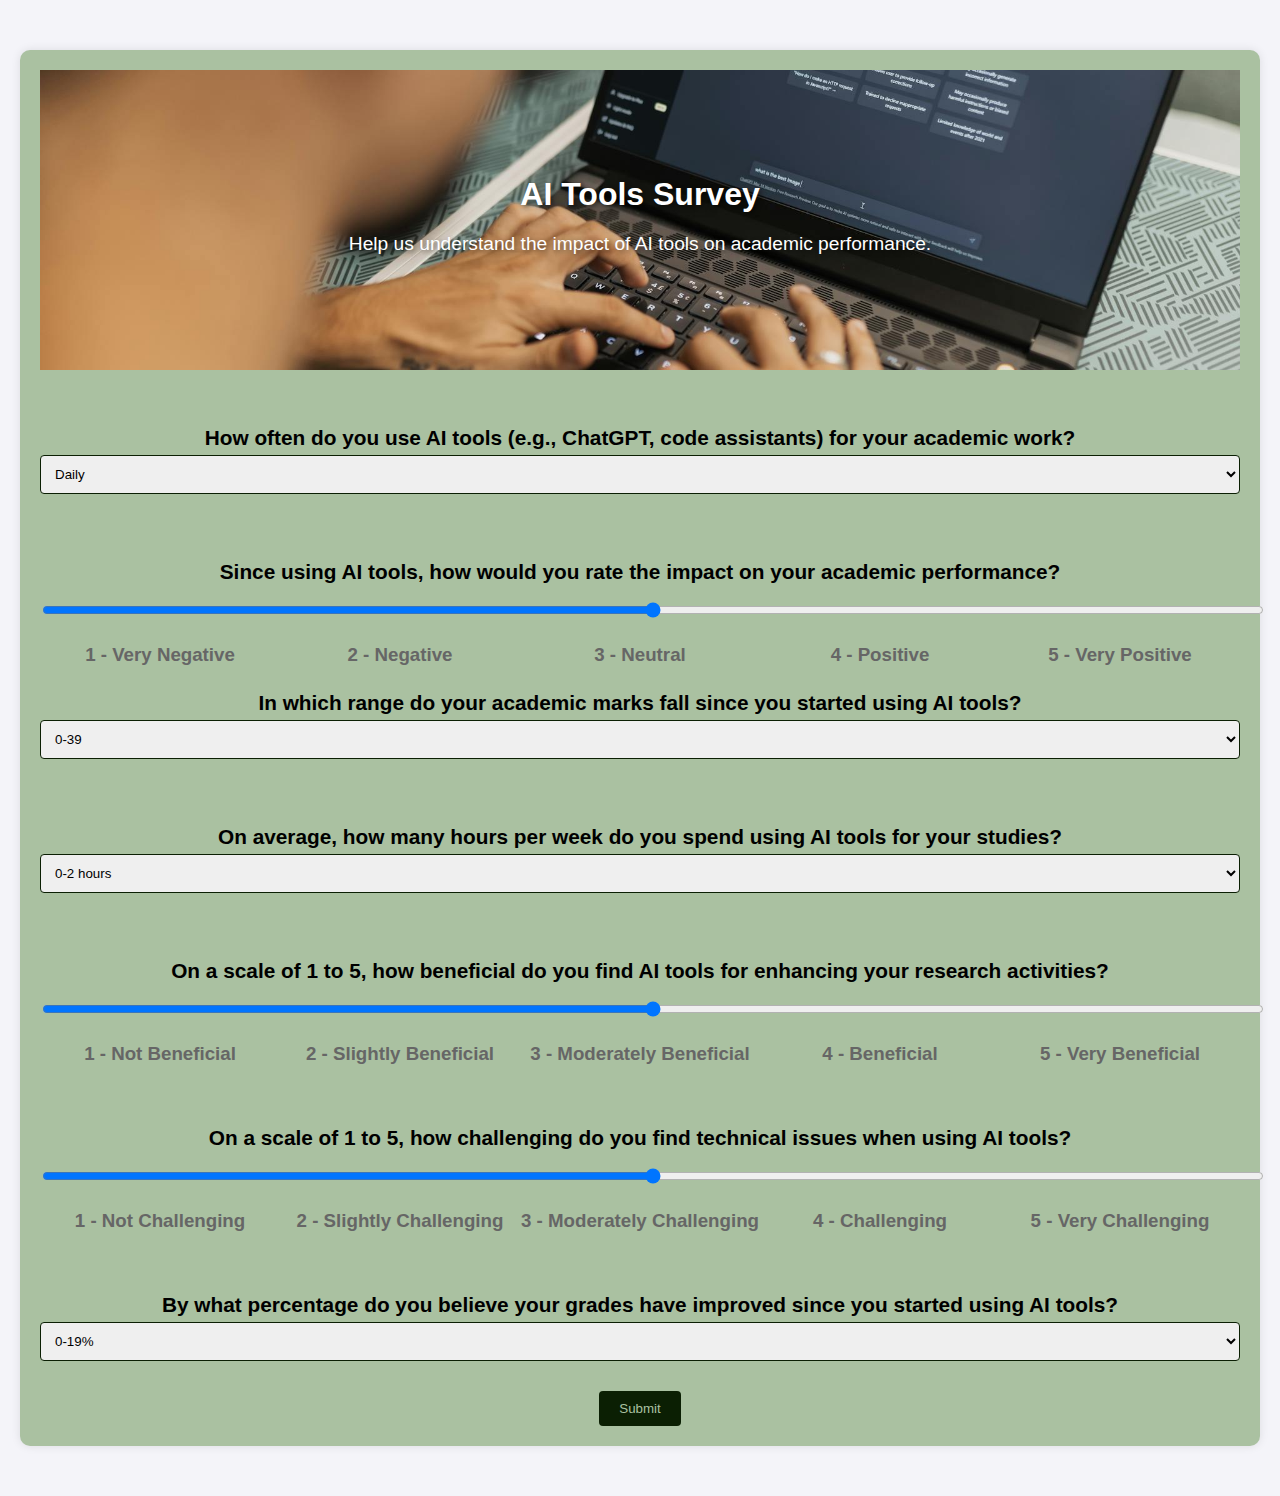
==== survey.html @ 5afd887c "Add files via upload" ====
<!DOCTYPE html>
<html lang="en">
<head>
    <meta charset="UTF-8">
    <meta name="viewport" content="width=device-width, initial-scale=1.0">
	<link rel="shortcut icon" href="favicon.png">
    <title>AI Tools Survey</title>
    <link rel="stylesheet" href="style.css">
</head>
<body>
    <div class="container">
        <header>
            <div class="hero-image">
                <img src="AI1.jpg" alt="Hero Image">
                <div class="hero-text">
                    <h1 class="heado">AI Tools Survey</h1>
                    <p class="heado">Help us understand the impact of AI tools on academic performance.</p>
                </div>
            </div>
        </header>
        
		<br>
        <br>
		
		<form id="surveyForm" name="surveyForm" netlify>
            <div class="question">
                <label for="usage">How often do you use AI tools (e.g., ChatGPT, code assistants) for your academic work?</label>
                <select name="usage" id="usage" required>
                    <option value="Daily">Daily</option>
                    <option value="Weekly">Weekly</option>
                    <option value="Monthly">Monthly</option>
                    <option value="Rarely">Rarely</option>
                    <option value="Never">Never</option>
                </select>
            </div>

            <br>
            <br>
            <div class="question">
                <label for="impact">Since using AI tools, how would you rate the impact on your academic performance?</label>
                <input type="range" name="impact" id="impact" min="1" max="5" required>
                <div class="scale-labels">
                    <label for="impact-1">1 - Very Negative</label>
                    <label for="impact-2">2 - Negative</label>
                    <label for="impact-3">3 - Neutral</label>
                    <label for="impact-4">4 - Positive</label>
                    <label for="impact-5">5 - Very Positive</label>
                </div>
            </div>
            <div class="question">
                <label for="marks_range">In which range do your academic marks fall since you started using AI tools?</label>
                <select name="marks_range" id="marks_range" required>
                    <option value="0-39">0-39</option>
                    <option value="40-59">40-59</option>
                    <option value="60-79">60-79</option>
                    <option value="80-100">80-100</option>
                </select>
            </div>
            <br>
            <br>
            <div class="question">
                <label for="hours_per_week">On average, how many hours per week do you spend using AI tools for your studies?</label>
                <select name="hours_per_week" id="hours_per_week" required>
                    <option value="0-2 hours">0-2 hours</option>
                    <option value="3-5 hours">3-5 hours</option>
                    <option value="6-8 hours">6-8 hours</option>
                    <option value="9-11 hours">9-11 hours</option>
                    <option value="12 or more hours">12 or more hours</option>
                </select>
            </div>
            <br>
            <br>
            <div class="question">
                <label for="benefit">On a scale of 1 to 5, how beneficial do you find AI tools for enhancing your research activities?</label>
                <input type="range" name="benefit" id="benefit" min="1" max="5" required>
                <div class="scale-labels">
                    <label for="benefit-1">1 - Not Beneficial</label>
                    <label for="benefit-2">2 - Slightly Beneficial</label>
                    <label for="benefit-3">3 - Moderately Beneficial</label>
                    <label for="benefit-4">4 - Beneficial</label>
                    <label for="benefit-5">5 - Very Beneficial</label>
                </div>
            </div>
            <br>
            <br>
            <div class="question">
                <label for="challenging">On a scale of 1 to 5, how challenging do you find technical issues when using AI tools?</label>
                <input type="range" name="challenging" id="challenging" min="1" max="5" required>
                <div class="scale-labels">
                    <label for="challenging-1">1 - Not Challenging</label>
                    <label for="challenging-2">2 - Slightly Challenging</label>
                    <label for="challenging-3">3 - Moderately Challenging</label>
                    <label for="challenging-4">4 - Challenging</label>
                    <label for="challenging-5">5 - Very Challenging</label>
                </div>
            </div>
            <br>
            <br>
            <div class="question">
                <label for="grade_improvement">By what percentage do you believe your grades have improved since you started using AI tools?</label>
                <select name="grade_improvement" id="grade_improvement" required>
                    <option value="0-19%">0-19%</option>
                    <option value="20-39%">20-39%</option>
                    <option value="40-59%">40-59%</option>
                    <option value="60-79%">60-79%</option>
                    <option value="80-100%">80-100%</option>
                </select>
            </div>

            <button type="submit">Submit</button>
        </form>
    </div>

    <script src="script.js"></script>
</body>
</html>
---- style.css ----
body {
    font-family: Arial, sans-serif;
    background-color: #f4f4f9;
    margin: 0;
    padding: 0;
}

header {
    text-align: center;
    margin-bottom: 20px;
    position: relative;
}

.hero-image {
    position: relative;
    width: 100%;
    height: 300px;
    overflow: hidden;
}

.hero-image img {
    width: 100%;
    height: 100%;
    object-fit: cover;
}

.hero-text {
    position: absolute;
    top: 50%;
    left: 50%;
    transform: translate(-50%, -50%);
    color: #fff;
    text-shadow: 2px 2px 5px rgba(0, 0, 0, 0.5);
    text-align: center;
}

form {
    display: flex;
    flex-direction: column;
    align-items: center;
}

.question {
    margin-bottom: 20px;
    width: 100%;
}

label {
    font-weight: bold;
    display: block;
    margin-bottom: 5px;
    font-size: 1.3em;
}

input, select {
    width: 100%;
    padding: 10px;
    margin-bottom: 10px;
    border: 1px solid #0b1f03;
    border-radius: 4px;
}

button {
    padding: 10px 20px;
    background-color: #0b1f03;
    color: #aac1a1;
    border: none;
    border-radius: 4px;
    cursor: pointer;
}

button:hover {
    background-color: #aac1a1;
	border: 1px solid #0b1f03;
}

.container {
    max-width: 1200px;
    margin: 50px auto;
    padding: 20px;
    background-color: #aac1a1;
    box-shadow: 0 0 10px rgba(0, 0, 0, 0.1);
    border-radius: 10px;
    text-align: center;
}

h1 {
    font-size: 2em;
    color: #0b1f03;
    margin-bottom: 20px;
}

p {
    font-size: 1.2em;
    color: #0b1f03;
    margin-bottom: 30px;
}

a {
    display: inline-block;
    padding: 10px 20px;
    font-size: 1em;
    color: #fff;
    background-color: #aac1a1;
    text-decoration: none;
    border-radius: 5px;
    transition: background-color 0.3s;
}

a:hover {
    background-color: #0056b3;
}

.scale-labels {
    display: flex;
    justify-content: space-between;
    margin-top: -10px;
    font-size: 0.9em;
    color: #666;
    width: 100%;
}

.heado {
	color: #fff;
	
}

.scale-labels {
    display: flex;
    justify-content: space-between;
    margin-top: 5px;
}

.scale-labels label {
    flex: 1;
    text-align: center;
}
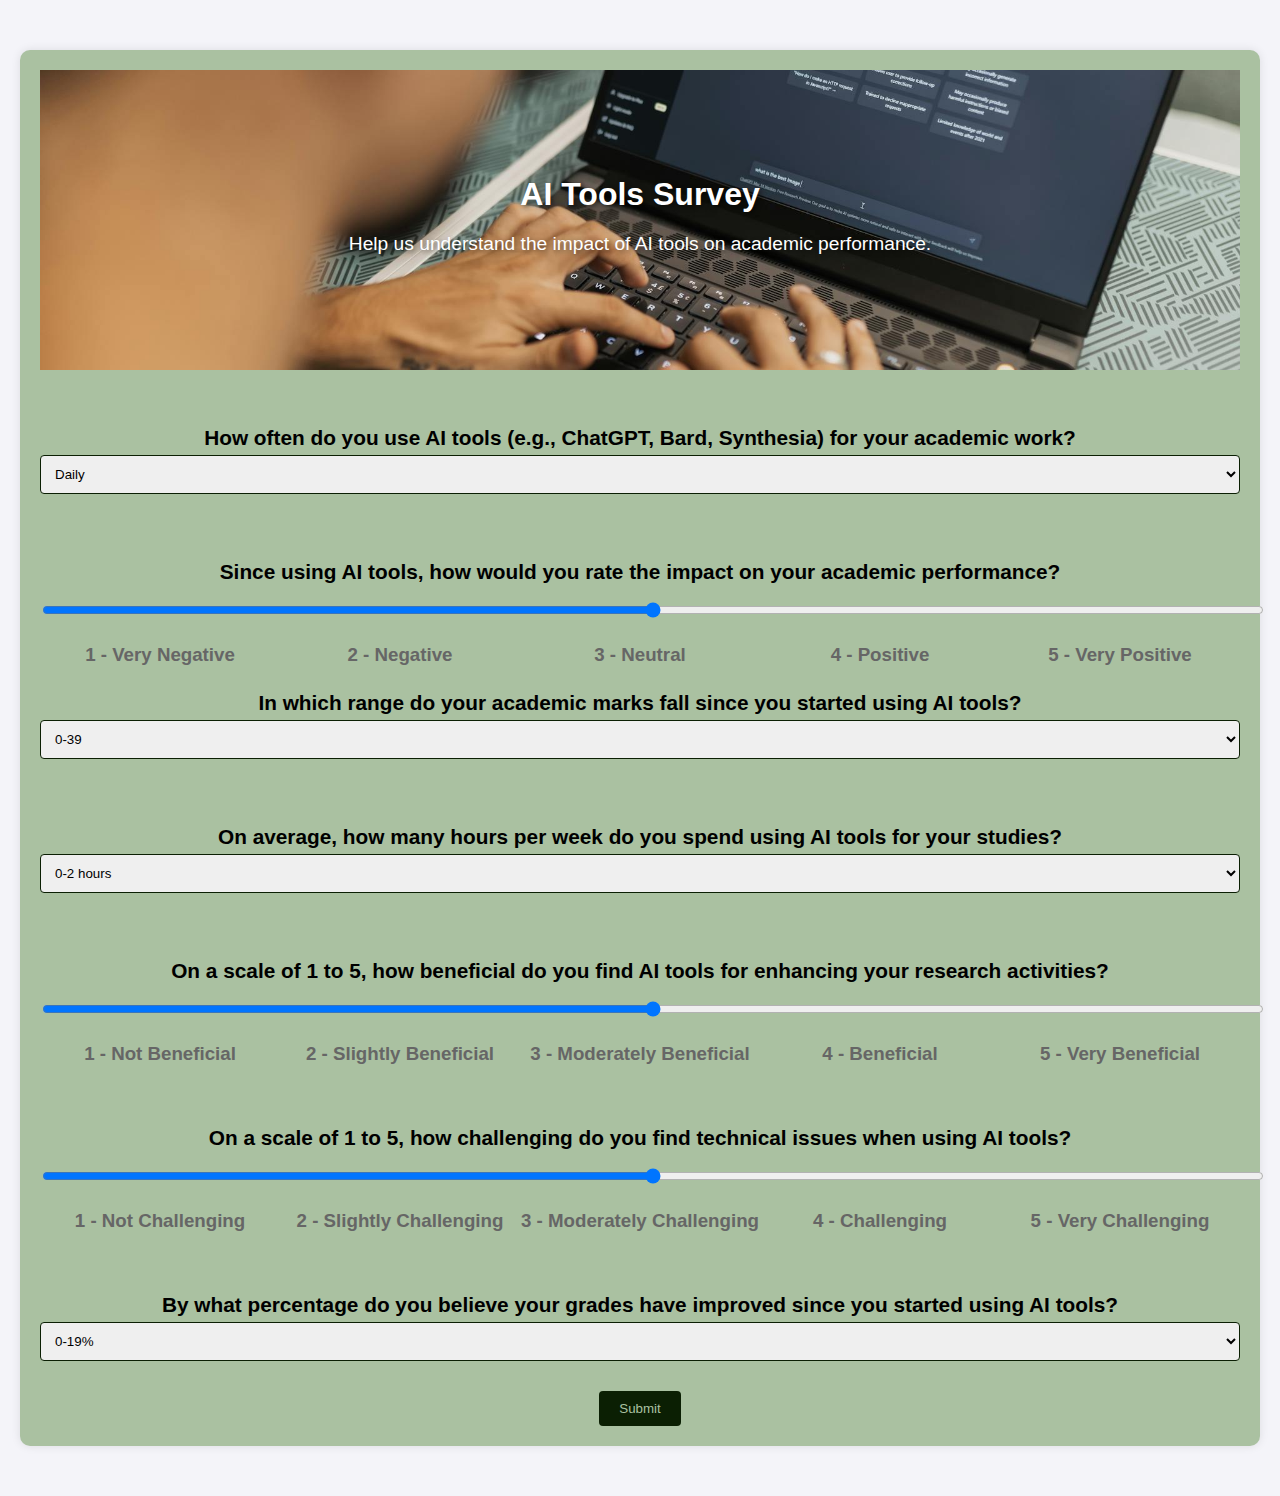
==== commit bf3f274d: "Update survey.html" ====
--- a/survey.html
+++ b/survey.html
@@ -24,7 +24,7 @@
 		
 		<form id="surveyForm" name="surveyForm" netlify>
             <div class="question">
-                <label for="usage">How often do you use AI tools (e.g., ChatGPT, code assistants) for your academic work?</label>
+                <label for="usage">How often do you use AI tools (e.g., ChatGPT, Bard, Synthesia) for your academic work?</label>
                 <select name="usage" id="usage" required>
                     <option value="Daily">Daily</option>
                     <option value="Weekly">Weekly</option>
